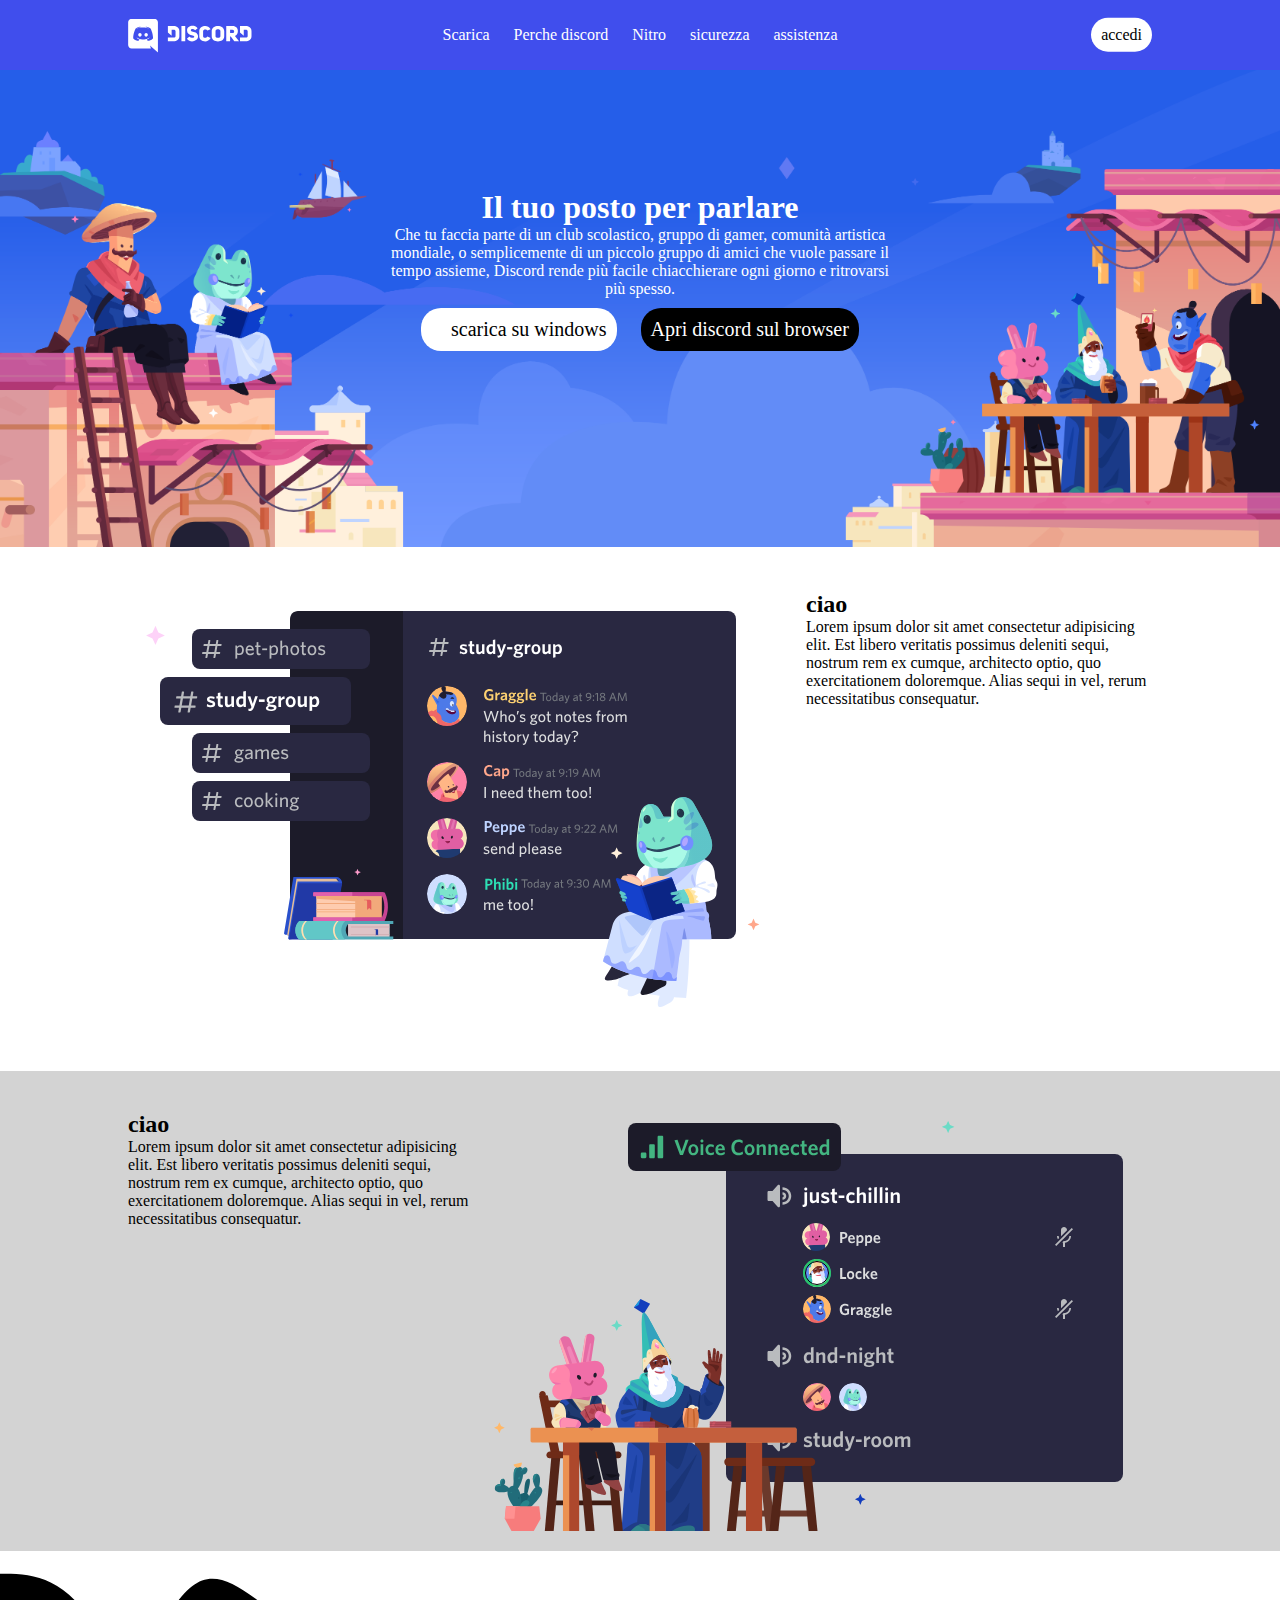
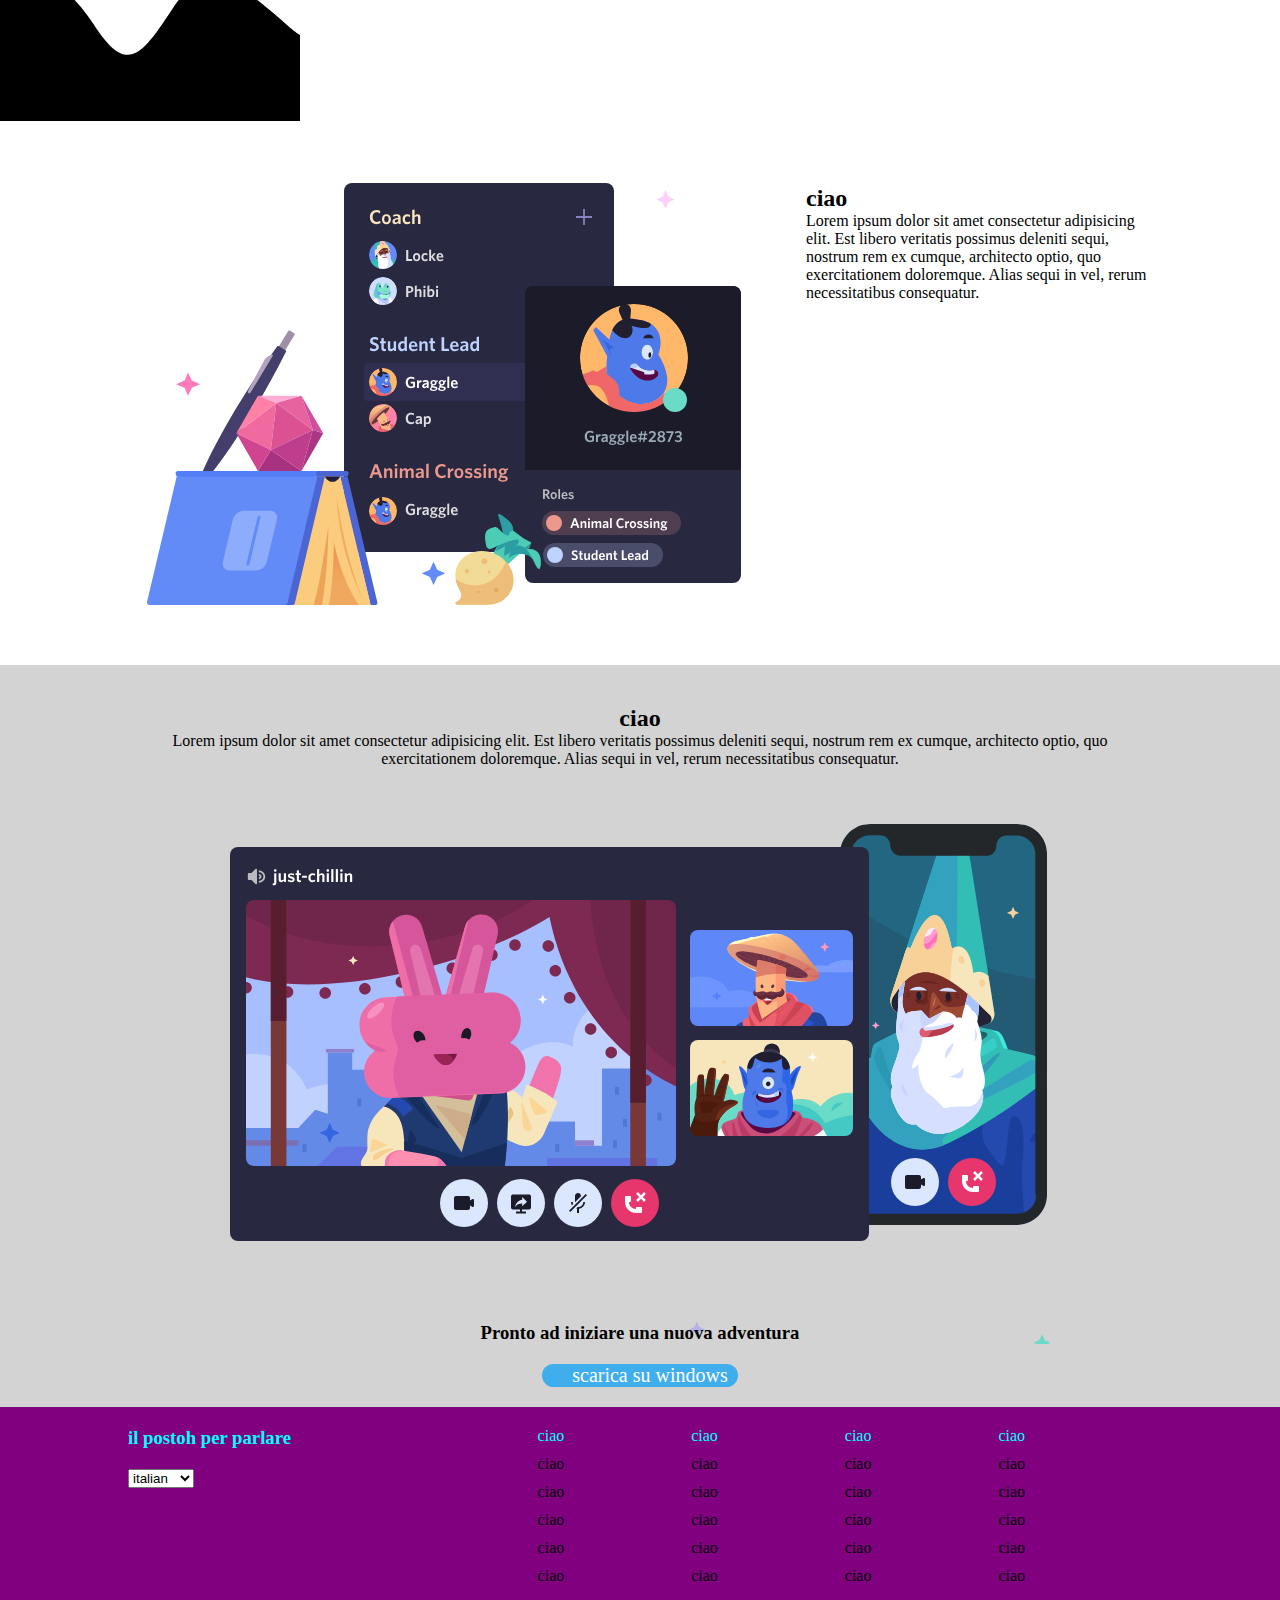
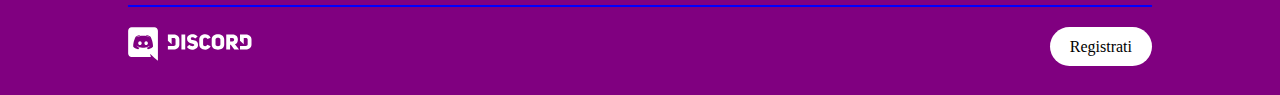
==== bonus/index.html @ 11e5b4db "scritte" ====
<!DOCTYPE html>
<html lang="en">

<head>
    <meta charset="UTF-8">
    <meta http-equiv="X-UA-Compatible" content="IE=edge">
    <meta name="viewport" content="width=device-width, initial-scale=1.0">
    <link rel="stylesheet" href="https://cdnjs.cloudflare.com/ajax/libs/font-awesome/5.15.3/css/all.min.css"
        integrity="sha512-iBBXm8fW90+nuLcSKlbmrPcLa0OT92xO1BIsZ+ywDWZCvqsWgccV3gFoRBv0z+8dLJgyAHIhR35VZc2oM/gI1w=="
        crossorigin="anonymous" referrerpolicy="no-referrer" />
    <link rel="stylesheet" href="css/style.css">
    <title>Titolo Documento</title>
</head>

<body class="debug">
    <!-- Inizio Header -->
    <header>
        <div class="wrapper">
            <img src="img/logo.svg" alt="">
            <nav>
                <ul>
                    <li><a href="#">Scarica</a></li>
                    <li><a href="#">Perche discord</a></li>
                    <li><a href="#">Nitro</a></li>
                    <li><a href="#">sicurezza</a></li>
                    <li><a href="#">assistenza</a></li>
                </ul>
            </nav>
            <div class="button">accedi</div>
        </div>
    </header>
    <!-- Fine Header -->
    
    <!-- Inizio Main -->
    <main>
        <div class="banner">
            <img src="img/jumbo.png" alt="">
            <div class="wrapper text">
                <h1>Il tuo posto per parlare</h1>
                <p>Che tu faccia parte di un club scolastico, gruppo di gamer, comunità artistica mondiale, o semplicemente di un piccolo gruppo di amici che vuole passare il tempo assieme, Discord rende più facile chiacchierare ogni giorno e ritrovarsi più spesso.</p>
                <div class="button"><i class="fas fa-long-arrow-alt-down"></i>scarica su windows</div>
                <div class="button">Apri discord sul browser</div>
            </div>
        </div>
        <div class="testo">
            <div class="bianco">
                <section class="wrapper clearfix">
                    <img class="sinistra" src="img/item1.svg" alt="">
                    <div class="text">
                        <h2>ciao</h2>
                        <p>Lorem ipsum dolor sit amet consectetur adipisicing elit. Est libero veritatis possimus deleniti sequi, nostrum rem ex cumque, architecto optio, quo exercitationem doloremque. Alias sequi in vel, rerum necessitatibus consequatur.</p>
                    </div>
                </section>
            </div>
            <div class="wave">
            </div>
            <div class="grigio">
                <section class="wrapper clearfix">
                    <img class="destra" src="img/item2.svg" alt="">
                    <div class="text">
                        <h2>ciao</h2>
                        <p>Lorem ipsum dolor sit amet consectetur adipisicing elit. Est libero veritatis possimus deleniti sequi, nostrum rem ex cumque, architecto optio, quo exercitationem doloremque. Alias sequi in vel, rerum necessitatibus consequatur.</p>
                    </div>
                </section>
            </div>
            <div class="wave">
                <img src="../img/wave.svg" alt="">
            </div>
            <div class="bianco">
                <section class="wrapper clearfix">
                    <img class="sinistra" src="img/item3.svg" alt="">
                    <div class="text">
                        <h2>ciao</h2>
                        <p>Lorem ipsum dolor sit amet consectetur adipisicing elit. Est libero veritatis possimus deleniti sequi, nostrum rem ex cumque, architecto optio, quo exercitationem doloremque. Alias sequi in vel, rerum necessitatibus consequatur.</p>
                    </div>
                </section>
            </div>
            <div class="wave">
            </div>
            <div class="grigio">
                <section class="wrapper clearfix">
                    <div class="text">
                        <h2>ciao</h2>
                        <p>Lorem ipsum dolor sit amet consectetur adipisicing elit. Est libero veritatis possimus deleniti sequi, nostrum
                            rem ex cumque, architecto optio, quo exercitationem doloremque. Alias sequi in vel, rerum necessitatibus
                            consequatur.</p>
                    </div>
                    <img src="img/item4-big.svg" alt="">
                    <h3>Pronto ad iniziare una nuova adventura</h3>
                    <div class="button"><i class="fas fa-long-arrow-alt-down"></i>scarica su windows</div>
                </section>
            </div>
        </div>
    </main>
    <!-- Fine Main -->
    
    <!-- Inizio Footer -->
    <footer>
        <div class="wrapper clearfix">
            <div class="left">
                <h3>il postoh per parlare</h3>
                <form action="language">
                    <select name="language" id="language">
                        <option value="italian"> <div class="flag"></div> italian</option>
                        <option value="English">English</option>
                    </select>
                </form>
                <i class="fab fa-twitter-square"></i>
                <i class="fab fa-twitter-square"></i>
                <i class="fab fa-twitter-square"></i>
                <i class="fab fa-twitter-square"></i>
            </div>
            <div class="left">
                <ul>
                    <li>ciao</li>
                    <li>ciao</li>
                    <li>ciao</li>
                    <li>ciao</li>
                    <li>ciao</li>
                    <li>ciao</li>
                </ul>
            </div>
            <div class="left">
                <ul>
                    <li>ciao</li>
                    <li>ciao</li>
                    <li>ciao</li>
                    <li>ciao</li>
                    <li>ciao</li>
                    <li>ciao</li>
                </ul>
            </div>
            <div class="left">
                <ul>
                    <li>ciao</li>
                    <li>ciao</li>
                    <li>ciao</li>
                    <li>ciao</li>
                    <li>ciao</li>
                    <li>ciao</li>
                </ul>
            </div>
            <div class="left">
                <ul>
                    <li>ciao</li>
                    <li>ciao</li>
                    <li>ciao</li>
                    <li>ciao</li>
                    <li>ciao</li>
                    <li>ciao</li>
                </ul>
            </div>
        </div>
        <div class="wrapper">
            <img src="img/logo.svg" alt="">
            <div class="button destra">Registrati</div>
        </div>
    </footer>
    <!-- Fine Footer -->
</body>
</html>
---- bonus/css/style.css ----
*{
    margin: 0;
    padding: 0;
    box-sizing: border-box;
}

/* common */
.clearfix{
    content: "" ; 
    clear:both; 
    display: table; 
}



.wrapper{
    width: 80%;
    margin: 0 auto;
}

.button{
    display: inline-block;
    border-radius: 20px;
    background-color: white     ;
}

.grigio{
    background-color: lightgray;
}

.sinistra{
    float: left;
}

.destra{
    float: right;
}
/* common */

/* header */
header{
    height: 70px;
    width: 100%;
    background-color: #404EED;
    position: fixed;
    z-index: 999;
}

header img{
   vertical-align: middle;
}

header .wrapper{
   position: relative;
   transform: translate(0, 50%);
   line-height: 34px;
}


nav,li{
    display: inline-block;
}
nav{
    position: absolute;
    left: 50%;
    transform: translate(-50%, 0);
}
nav li>a{
    color: white;
    text-decoration: none;
    padding: 0 10px;
}
header .wrapper .button{
    float: right;
    padding: 0 10px;
}

main .button{
    font-size: 20px;
    padding: 0 10px;
}
/* header */


/* banner */
.banner{
    width: 100%;
    position: relative;
    padding-top: 70px;
}

.banner img{
    width: 100%;
    object-fit: cover;
}

.banner .wrapper{
   position: absolute;
   top: 50%;
   left: 50%;
   transform: translate( -50%, -50%);
   width: 40%;
   color: white;
   text-align: center;
}


.wave img{
    color: #ff0000;
}
}

.banner .wrapper>h1,.banner .wrapper>p{
  margin: 20px;
}
.banner .wrapper>.button{
  margin: 10px;
}

.wrapper .button i{
    margin: 0 10px;
}

.banner .button {
   padding: 10px;
}

body > main > div > div > div:nth-child(3){
    color: black;
}
body > main > div > div > div:nth-child(4){
    background-color: black;
}


/* testo */
.testo>*{
    padding: 20px 0;
}

.testo .text{
    /* width: 40%; */
    padding-top: 20px;
}

.grigio:last-child{
    text-align: center;
}

.grigio:last-child h3{
    background-image: url(../img/stars.svg);
    background-size: cover;
    display: block;
    width: 80%;
    margin: 20px auto;
}

.grigio:last-child .button{
   color: white;
   background-color: #40aded;
}
/* testo */

/* banner */

/* footer */
footer{
    background-color: purple;
}

footer .wrapper:first-child i{
    margin: 0 10px 0 0 ;
}

footer .wrapper:first-child *{
    margin: 10px 0;
}

footer .wrapper:first-child li:first-child,footer .wrapper:first-child h3{
    color:aqua
}

footer .wrapper:first-child div{
    width: calc(60% / 4)
}

footer .wrapper:first-child div:first-child{
    width: 40%;
    vertical-align: top;
}

footer .wrapper:first-child div{
    display: inline-block;
}
footer li{
    display: block;
}

footer .wrapper:first-child{
    border-bottom: 2px solid blue;
}

footer .wrapper:last-child{
   padding: 20px 0;
   line-height: 39px;
}
footer .wrapper:last-child .button{
   padding: 0 20px;
}
/* footer */
/* debug */

/* debug */
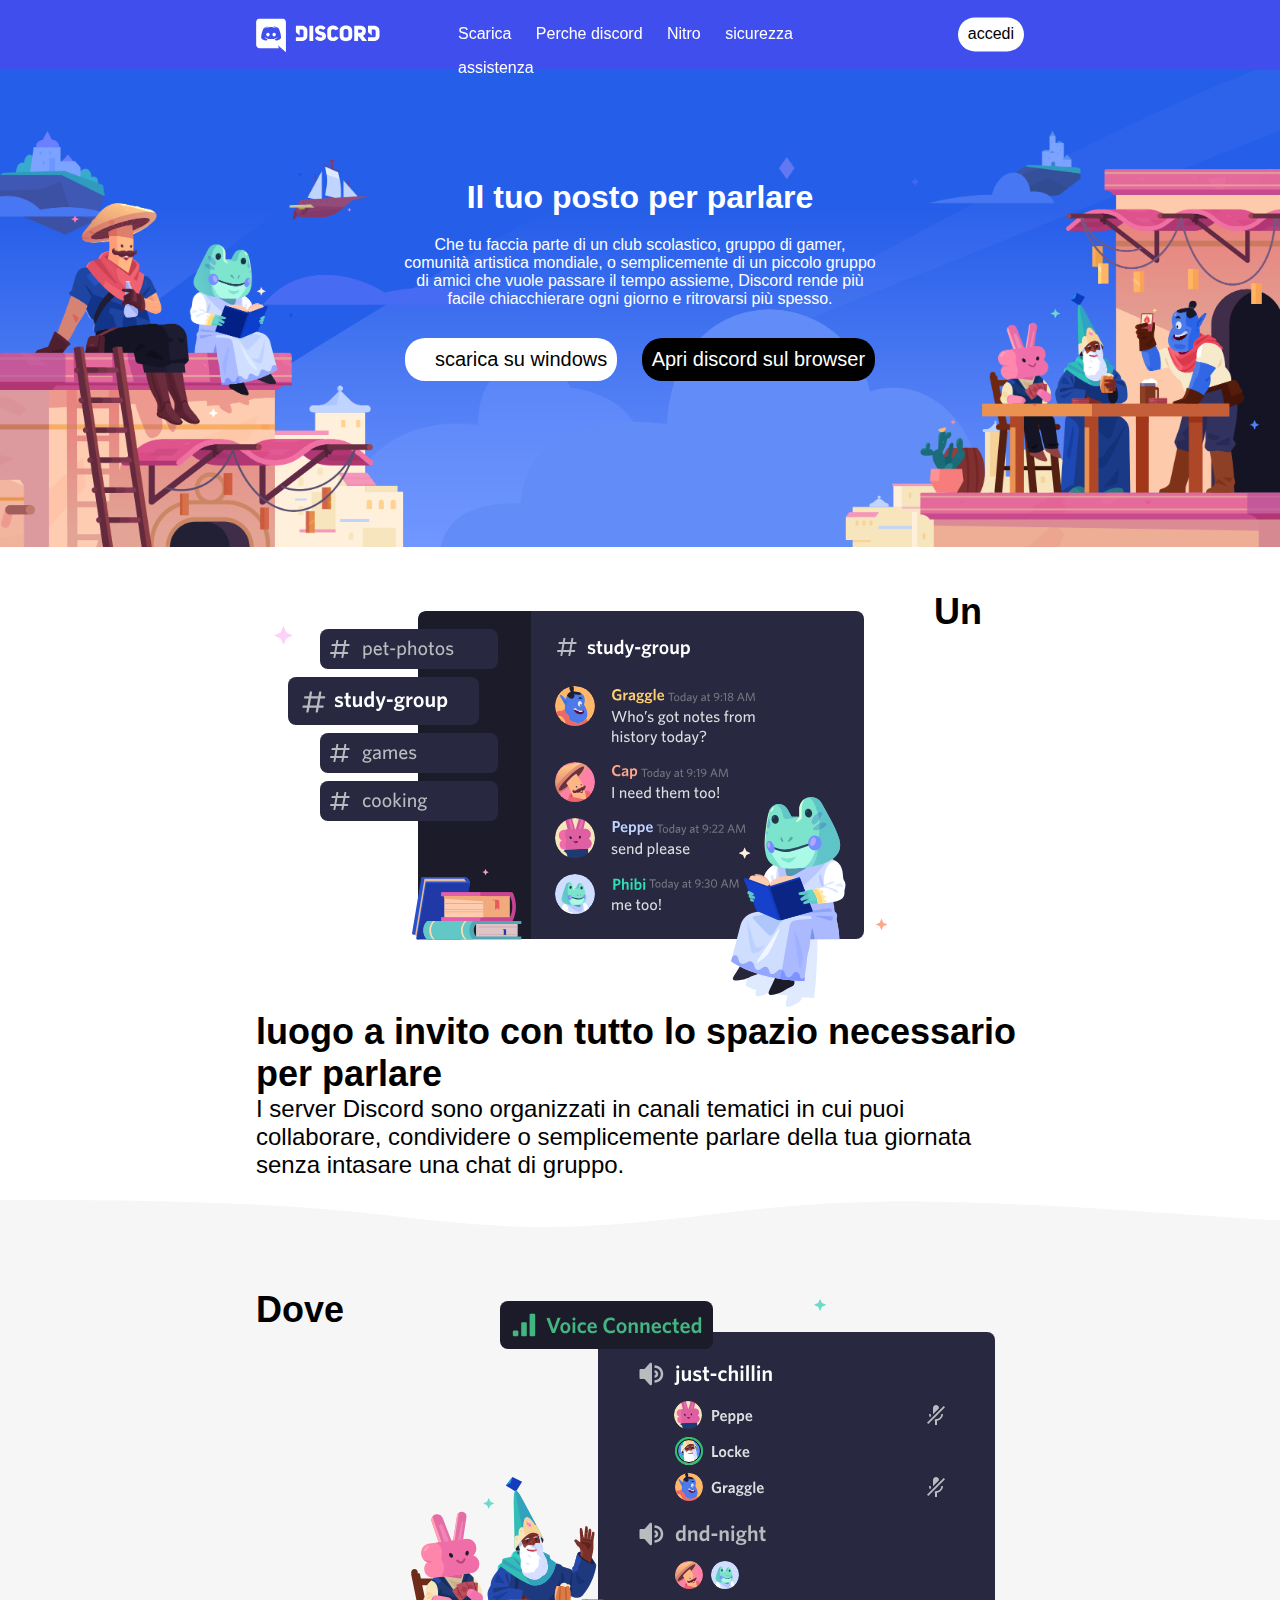
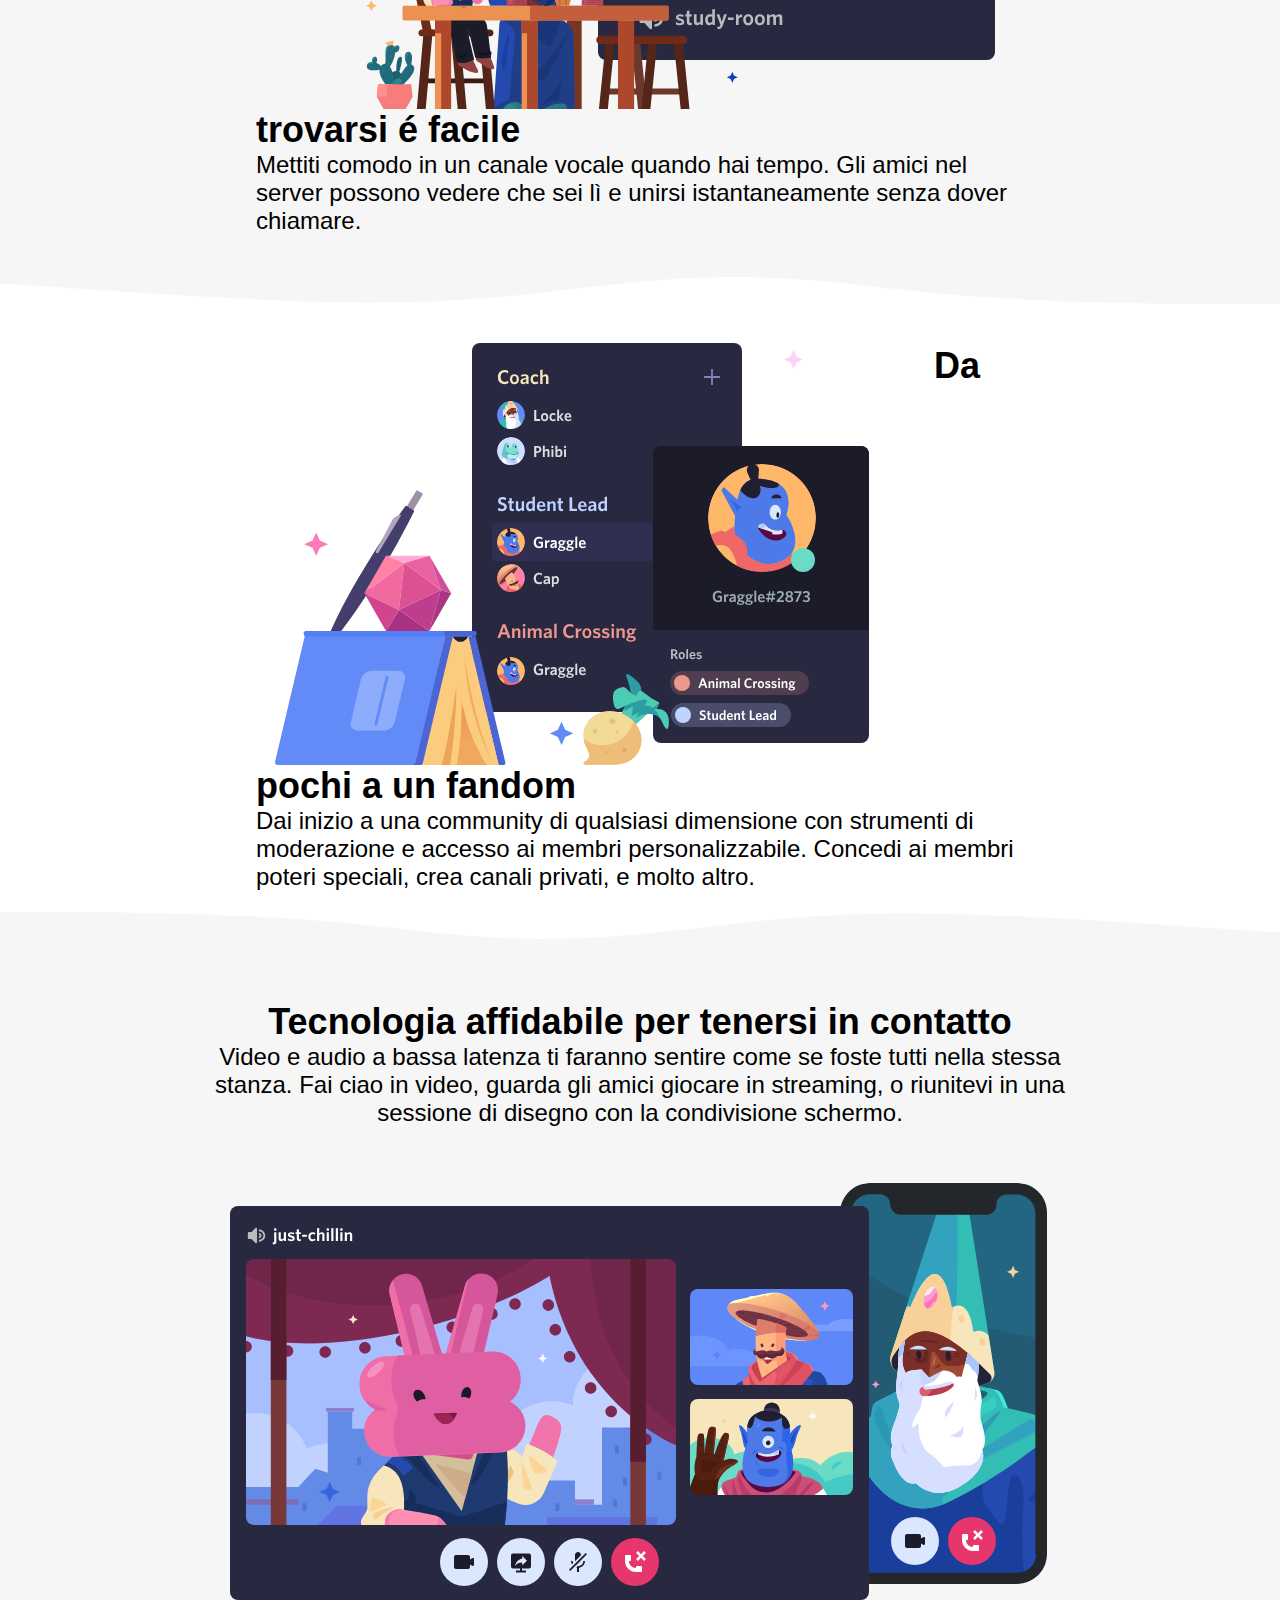
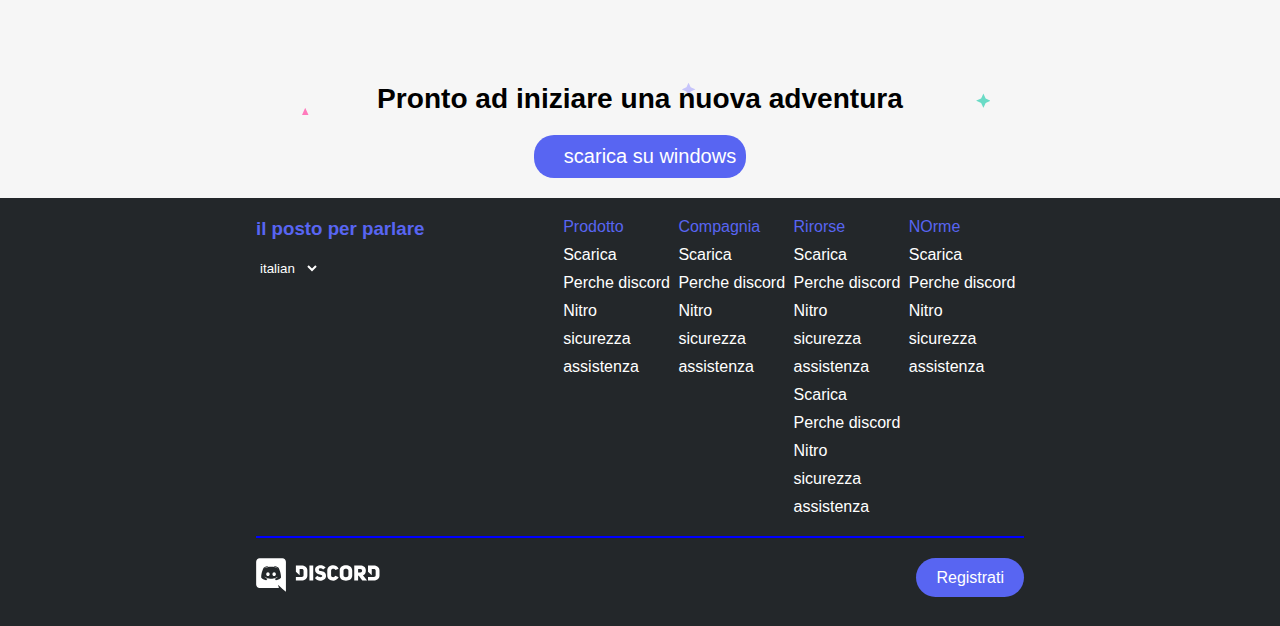
==== commit d5661735: "onde fatte senza filter" ====
--- a/bonus/index.html
+++ b/bonus/index.html
@@ -1,13 +1,11 @@
 <!DOCTYPE html>
-<html lang="en">
+<html lang="it">
 
 <head>
     <meta charset="UTF-8">
     <meta http-equiv="X-UA-Compatible" content="IE=edge">
     <meta name="viewport" content="width=device-width, initial-scale=1.0">
-    <link rel="stylesheet" href="https://cdnjs.cloudflare.com/ajax/libs/font-awesome/5.15.3/css/all.min.css"
-        integrity="sha512-iBBXm8fW90+nuLcSKlbmrPcLa0OT92xO1BIsZ+ywDWZCvqsWgccV3gFoRBv0z+8dLJgyAHIhR35VZc2oM/gI1w=="
-        crossorigin="anonymous" referrerpolicy="no-referrer" />
+    <link rel="stylesheet" href="https://cdnjs.cloudflare.com/ajax/libs/font-awesome/5.15.3/css/all.min.css" integrity="sha512-iBBXm8fW90+nuLcSKlbmrPcLa0OT92xO1BIsZ+ywDWZCvqsWgccV3gFoRBv0z+8dLJgyAHIhR35VZc2oM/gI1w==" crossorigin="anonymous" referrerpolicy="no-referrer" />
     <link rel="stylesheet" href="css/style.css">
     <title>Titolo Documento</title>
 </head>
@@ -47,8 +45,8 @@
                 <section class="wrapper clearfix">
                     <img class="sinistra" src="img/item1.svg" alt="">
                     <div class="text">
-                        <h2>ciao</h2>
-                        <p>Lorem ipsum dolor sit amet consectetur adipisicing elit. Est libero veritatis possimus deleniti sequi, nostrum rem ex cumque, architecto optio, quo exercitationem doloremque. Alias sequi in vel, rerum necessitatibus consequatur.</p>
+                        <h2>Un luogo a invito con tutto lo spazio necessario per parlare</h2>
+                        <p>I server Discord sono organizzati in canali tematici in cui puoi collaborare, condividere o semplicemente parlare della tua giornata senza intasare una chat di gruppo.</p>
                     </div>
                 </section>
             </div>
@@ -58,20 +56,19 @@
                 <section class="wrapper clearfix">
                     <img class="destra" src="img/item2.svg" alt="">
                     <div class="text">
-                        <h2>ciao</h2>
-                        <p>Lorem ipsum dolor sit amet consectetur adipisicing elit. Est libero veritatis possimus deleniti sequi, nostrum rem ex cumque, architecto optio, quo exercitationem doloremque. Alias sequi in vel, rerum necessitatibus consequatur.</p>
+                        <h2>Dove trovarsi é facile</h2>
+                        <p>Mettiti comodo in un canale vocale quando hai tempo. Gli amici nel server possono vedere che sei lì e unirsi istantaneamente senza dover chiamare.</p>
                     </div>
                 </section>
             </div>
-            <div class="wave">
-                <img src="../img/wave.svg" alt="">
+            <div class="wave rot"> 
             </div>
             <div class="bianco">
                 <section class="wrapper clearfix">
                     <img class="sinistra" src="img/item3.svg" alt="">
                     <div class="text">
-                        <h2>ciao</h2>
-                        <p>Lorem ipsum dolor sit amet consectetur adipisicing elit. Est libero veritatis possimus deleniti sequi, nostrum rem ex cumque, architecto optio, quo exercitationem doloremque. Alias sequi in vel, rerum necessitatibus consequatur.</p>
+                        <h2>Da pochi a un fandom</h2>
+                        <p>Dai inizio a una community di qualsiasi dimensione con strumenti di moderazione e accesso ai membri personalizzabile. Concedi ai membri poteri speciali, crea canali privati, e molto altro.</p>
                     </div>
                 </section>
             </div>
@@ -80,10 +77,8 @@
             <div class="grigio">
                 <section class="wrapper clearfix">
                     <div class="text">
-                        <h2>ciao</h2>
-                        <p>Lorem ipsum dolor sit amet consectetur adipisicing elit. Est libero veritatis possimus deleniti sequi, nostrum
-                            rem ex cumque, architecto optio, quo exercitationem doloremque. Alias sequi in vel, rerum necessitatibus
-                            consequatur.</p>
+                        <h2>Tecnologia affidabile per tenersi in contatto</h2>
+                        <p>Video e audio a bassa latenza ti faranno sentire come se foste tutti nella stessa stanza. Fai ciao in video, guarda gli amici giocare in streaming, o riunitevi in una sessione di disegno con la condivisione schermo.</p>
                     </div>
                     <img src="img/item4-big.svg" alt="">
                     <h3>Pronto ad iniziare una nuova adventura</h3>
@@ -98,10 +93,10 @@
     <footer>
         <div class="wrapper clearfix">
             <div class="left">
-                <h3>il postoh per parlare</h3>
+                <h3>il posto per parlare</h3>
                 <form action="language">
                     <select name="language" id="language">
-                        <option value="italian"> <div class="flag"></div> italian</option>
+                        <option value="italian">italian</option>
                         <option value="English">English</option>
                     </select>
                 </form>
@@ -112,42 +107,47 @@
             </div>
             <div class="left">
                 <ul>
-                    <li>ciao</li>
-                    <li>ciao</li>
-                    <li>ciao</li>
-                    <li>ciao</li>
-                    <li>ciao</li>
-                    <li>ciao</li>
+                    <li>Prodotto</li>
+                    <li><a href="#">Scarica</a></li>
+                    <li><a href="#">Perche discord</a></li>
+                    <li><a href="#">Nitro</a></li>
+                    <li><a href="#">sicurezza</a></li>
+                    <li><a href="#">assistenza</a></li>
                 </ul>
             </div>
             <div class="left">
                 <ul>
-                    <li>ciao</li>
-                    <li>ciao</li>
-                    <li>ciao</li>
-                    <li>ciao</li>
-                    <li>ciao</li>
-                    <li>ciao</li>
+                    <li>Compagnia</li>
+                    <li><a href="#">Scarica</a>
+                    <li><a href="#">Perche discord</a></li>
+                    <li><a href="#">Nitro</a></li>
+                    <li><a href="#">sicurezza</a></li>
+                    <li><a href="#">assistenza</a></li>
                 </ul>
             </div>
             <div class="left">
                 <ul>
-                    <li>ciao</li>
-                    <li>ciao</li>
-                    <li>ciao</li>
-                    <li>ciao</li>
-                    <li>ciao</li>
-                    <li>ciao</li>
+                    <li>Rirorse</li>
+                    <li><a href="#">Scarica</a></li>
+                    <li><a href="#">Perche discord</a></li>
+                    <li><a href="#">Nitro</a></li>
+                    <li><a href="#">sicurezza</a></li>
+                    <li><a href="#">assistenza</a></li>
+                    <li><a href="#">Scarica</a></li>
+                    <li><a href="#">Perche discord</a></li>
+                    <li><a href="#">Nitro</a></li>
+                    <li><a href="#">sicurezza</a></li>
+                    <li><a href="#">assistenza</a></li>
                 </ul>
             </div>
             <div class="left">
                 <ul>
-                    <li>ciao</li>
-                    <li>ciao</li>
-                    <li>ciao</li>
-                    <li>ciao</li>
-                    <li>ciao</li>
-                    <li>ciao</li>
+                    <li>NOrme</li>
+                    <li><a href="#">Scarica</a></li>
+                    <li><a href="#">Perche discord</a></li>
+                    <li><a href="#">Nitro</a></li>
+                    <li><a href="#">sicurezza</a></li>
+                    <li><a href="#">assistenza</a></li>
                 </ul>
             </div>
         </div>
@@ -158,4 +158,5 @@
     </footer>
     <!-- Fine Footer -->
 </body>
+
 </html>--- a/bonus/css/style.css
+++ b/bonus/css/style.css
@@ -11,10 +11,12 @@
     display: table; 
 }
 
-
+body{
+    font-family: "Ginto Nord", Whitney, "Helvetica Neue", Helvetica, Arial, sans-serif;;
+} 
 
 .wrapper{
-    width: 80%;
+    width: 60%;
     margin: 0 auto;
 }
 
@@ -25,7 +27,7 @@
 }
 
 .grigio{
-    background-color: lightgray;
+    background-color: #f6f6f6;
 }
 
 .sinistra{
@@ -42,8 +44,6 @@
     height: 70px;
     width: 100%;
     background-color: #404EED;
-    position: fixed;
-    z-index: 999;
 }
 
 header img{
@@ -77,7 +77,7 @@
 
 main .button{
     font-size: 20px;
-    padding: 0 10px;
+    padding: 10px 10px;
 }
 /* header */
 
@@ -86,7 +86,6 @@
 .banner{
     width: 100%;
     position: relative;
-    padding-top: 70px;
 }
 
 .banner img{
@@ -105,11 +104,6 @@
 }
 
 
-.wave img{
-    color: #ff0000;
-}
-}
-
 .banner .wrapper>h1,.banner .wrapper>p{
   margin: 20px;
 }
@@ -134,9 +128,12 @@
 
 
 /* testo */
-.testo>*{
+.testo>.bianco,
+.testo>.grigio{
     padding: 20px 0;
-}
+    font-size: 1.5em;
+}
+
 
 .testo .text{
     /* width: 40%; */
@@ -157,7 +154,7 @@
 
 .grigio:last-child .button{
    color: white;
-   background-color: #40aded;
+   background-color: #5865f2;
 }
 /* testo */
 
@@ -165,7 +162,8 @@
 
 /* footer */
 footer{
-    background-color: purple;
+    background-color: #23272A;
+    color: white;
 }
 
 footer .wrapper:first-child i{
@@ -177,7 +175,7 @@
 }
 
 footer .wrapper:first-child li:first-child,footer .wrapper:first-child h3{
-    color:aqua
+    color:#5865f2
 }
 
 footer .wrapper:first-child div{
@@ -186,11 +184,11 @@
 
 footer .wrapper:first-child div:first-child{
     width: 40%;
-    vertical-align: top;
 }
 
 footer .wrapper:first-child div{
     display: inline-block;
+    vertical-align: top;
 }
 footer li{
     display: block;
@@ -206,7 +204,39 @@
 }
 footer .wrapper:last-child .button{
    padding: 0 20px;
-}
+   background-color: #5865f2;
+}
+
+footer li>a{
+    color: white;
+    text-decoration: none;
+}
+
+footer select{
+    color: white;
+    border: 0;
+    background-color: #ffffff00;
+}
+
+
+/* bonus   */
+.wave{
+    background-image: url('data:image/svg+xml;utf8,<svg class="wave-1hkxOo" version="1.1" xmlns="http://www.w3.org/2000/svg" viewBox="0 0 1440 100" preserveAspectRatio="none"><path class="wavePath-haxJK1 animationPaused-2hZ4IO" d="M826.337463,25.5396311 C670.970254,58.655965 603.696181,68.7870267 447.802481,35.1443383 C293.342778,1.81111414 137.33377,1.81111414 0,1.81111414 L0,150 L1920,150 L1920,1.81111414 C1739.53523,-16.6853983 1679.86404,73.1607868 1389.7826,37.4859505 C1099.70117,1.81111414 981.704672,-7.57670281 826.337463,25.5396311 Z" fill="%23f6f6f6"></path></svg>');
+    height: 50px;
+} 
+.rot{
+    transform: rotate(0.5turn);
+}
+header{
+    position: fixed;
+    z-index: 999;
+}
+.banner{
+    padding-top: 70px;
+}
+
+/* bonus   */
+
 /* footer */
 /* debug */
 
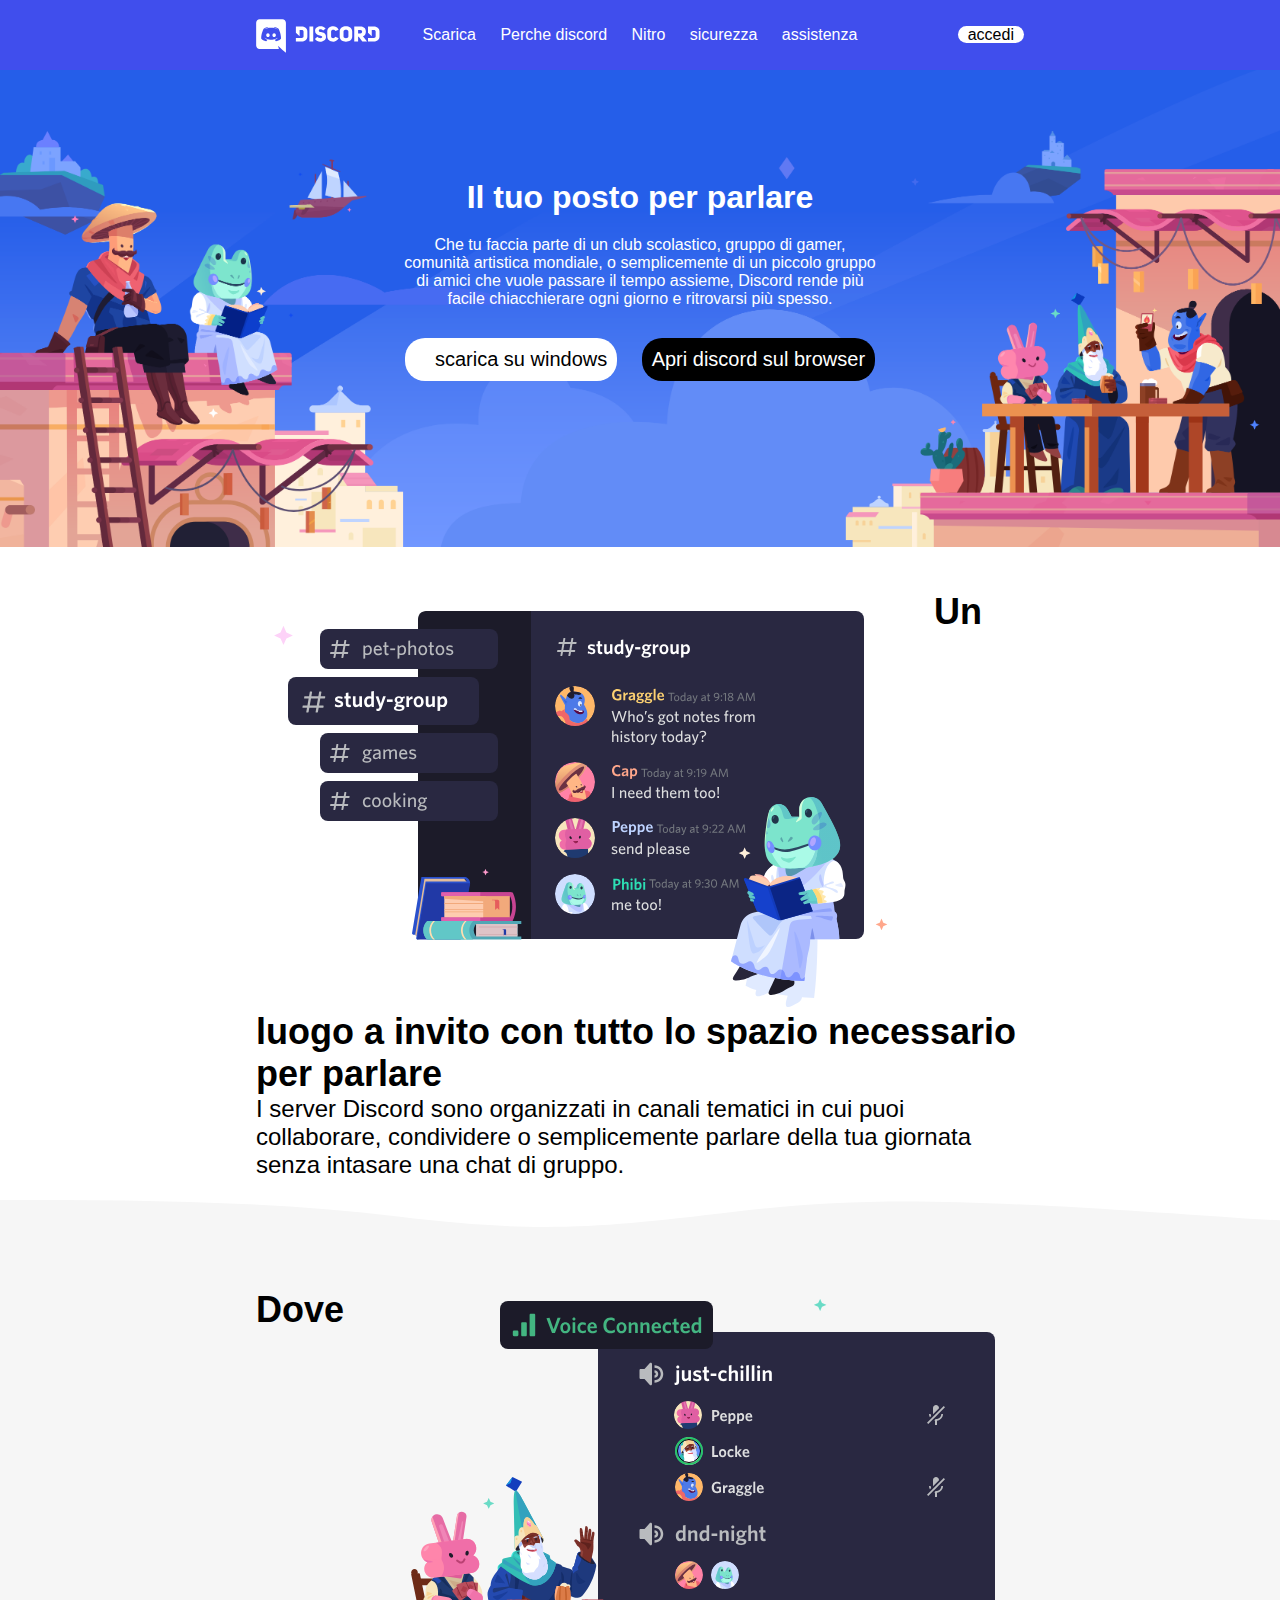
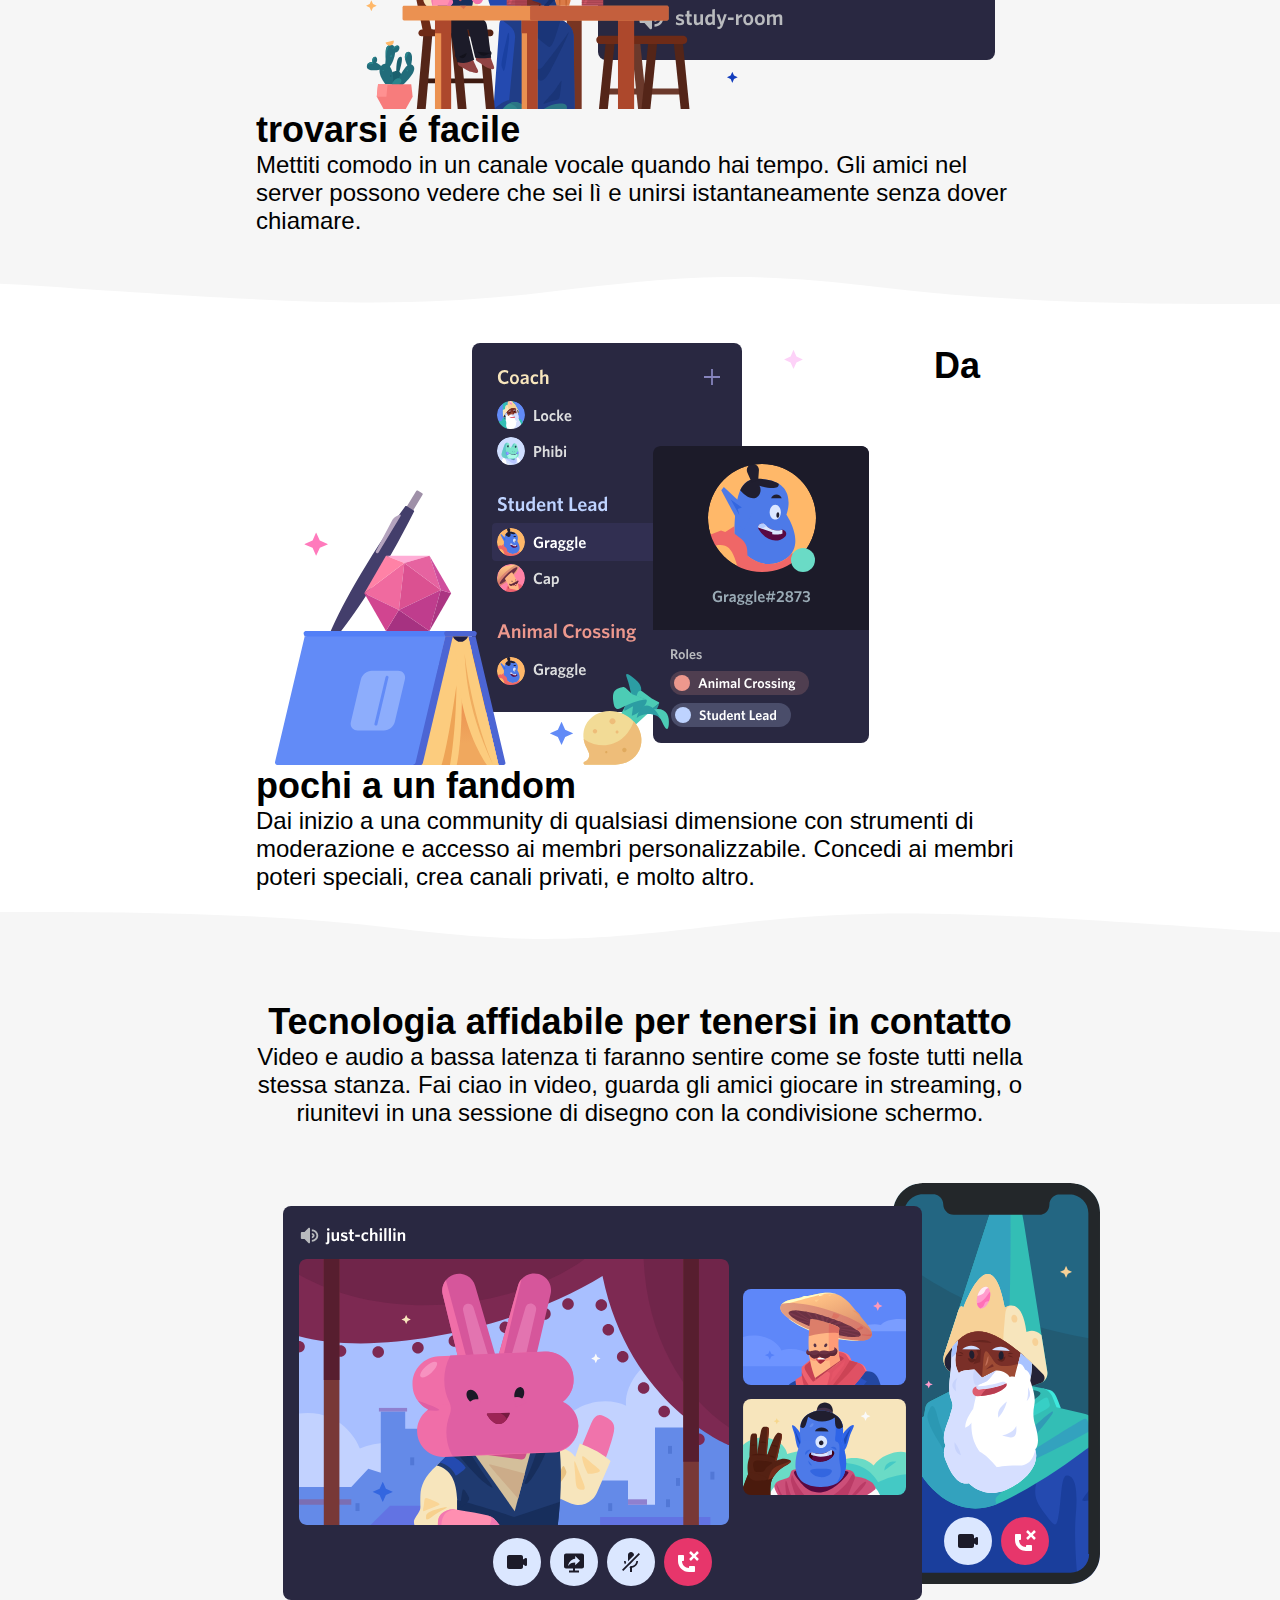
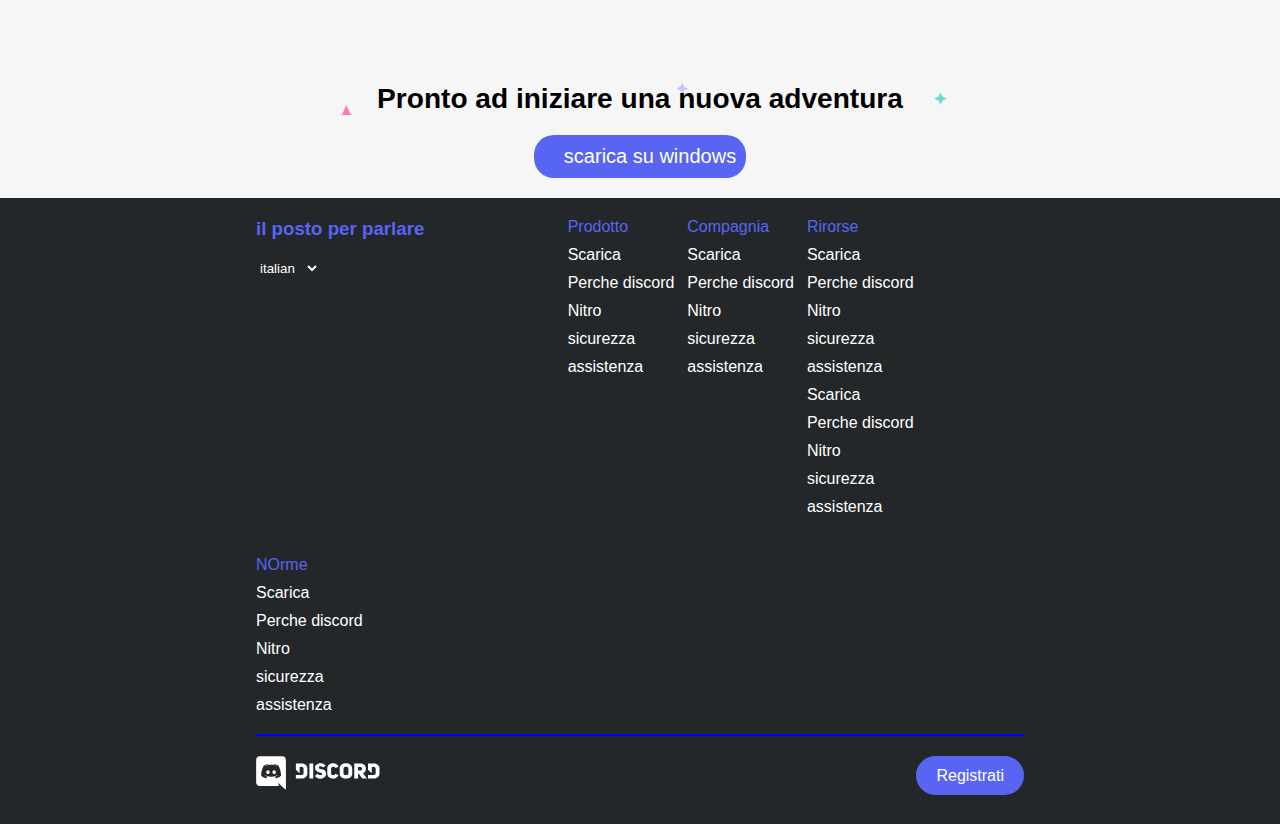
==== commit abc97568: "float" ====
--- a/bonus/index.html
+++ b/bonus/index.html
@@ -14,8 +14,10 @@
     <!-- Inizio Header -->
     <header>
         <div class="wrapper">
-            <img src="img/logo.svg" alt="">
-            <nav>
+            <div class="sidebar sinistra">
+                <img src="img/logo.svg" alt="">
+            </div>
+            <nav class="center sinistra">
                 <ul>
                     <li><a href="#">Scarica</a></li>
                     <li><a href="#">Perche discord</a></li>
@@ -24,7 +26,9 @@
                     <li><a href="#">assistenza</a></li>
                 </ul>
             </nav>
-            <div class="button">accedi</div>
+            <div class="sidebar sinistra">
+                <div class="button">accedi</div>
+            </div>
         </div>
     </header>
     <!-- Fine Header -->
--- a/bonus/css/style.css
+++ b/bonus/css/style.css
@@ -5,7 +5,7 @@
 }
 
 /* common */
-.clearfix{
+.clearfix::after{
     content: "" ; 
     clear:both; 
     display: table; 
@@ -36,6 +36,12 @@
 
 .destra{
     float: right;
+}
+
+
+
+.v-middle{
+    vertical-align: middle;
 }
 /* common */
 
@@ -46,38 +52,47 @@
     background-color: #404EED;
 }
 
+header .wrapper{
+   height: 100%;
+   line-height: 70px;
+}
+
+header .wrapper>div:last-child{
+   text-align: right;
+   display: inline;
+}
+
+
 header img{
    vertical-align: middle;
 }
 
-header .wrapper{
-   position: relative;
-   transform: translate(0, 50%);
-   line-height: 34px;
-}
-
 
 nav,li{
     display: inline-block;
 }
-nav{
-    position: absolute;
-    left: 50%;
-    transform: translate(-50%, 0);
-}
+header .center{
+    width: 70%;
+    text-align: center;
+}
+
+header .sidebar{
+    width: 15%;
+}
+
 nav li>a{
     color: white;
     text-decoration: none;
     padding: 0 10px;
 }
 header .wrapper .button{
-    float: right;
     padding: 0 10px;
+    display: inline;
 }
 
 main .button{
     font-size: 20px;
-    padding: 10px 10px;
+    padding: 10px;
 }
 /* header */
 
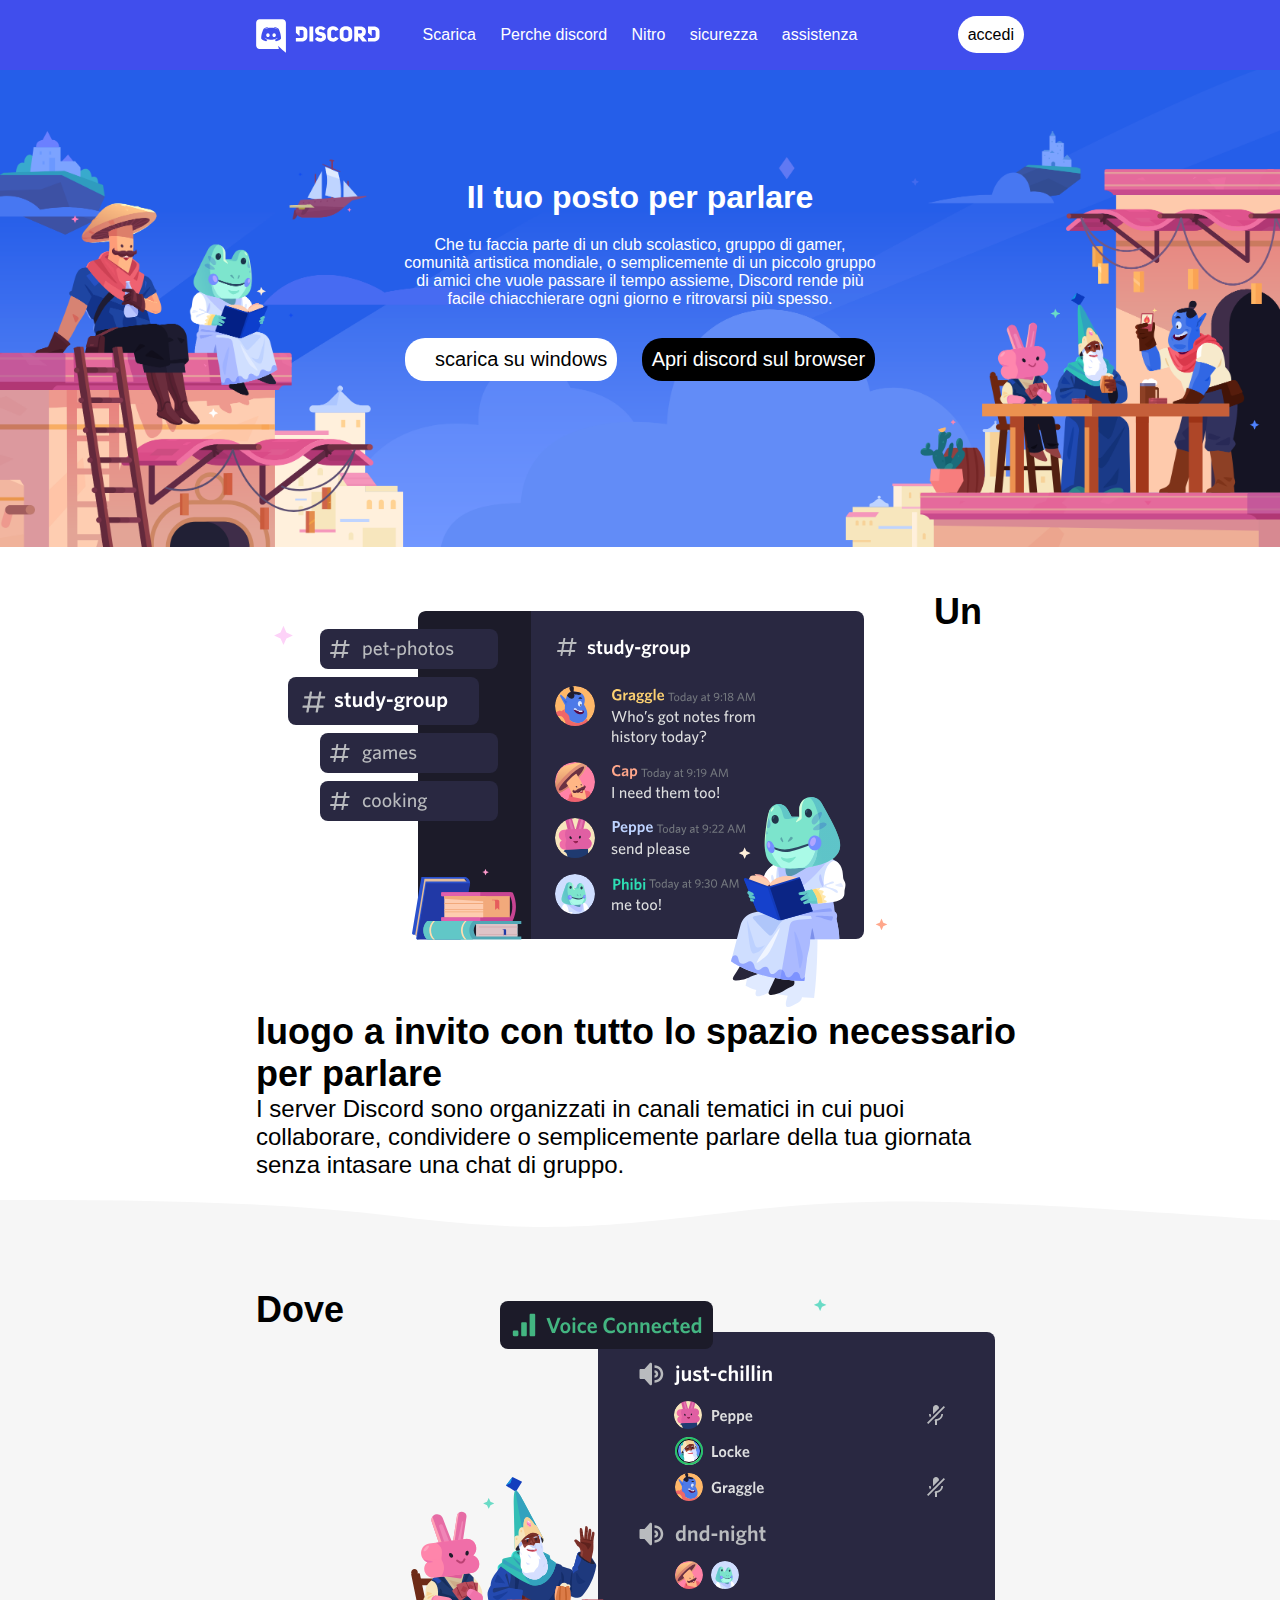
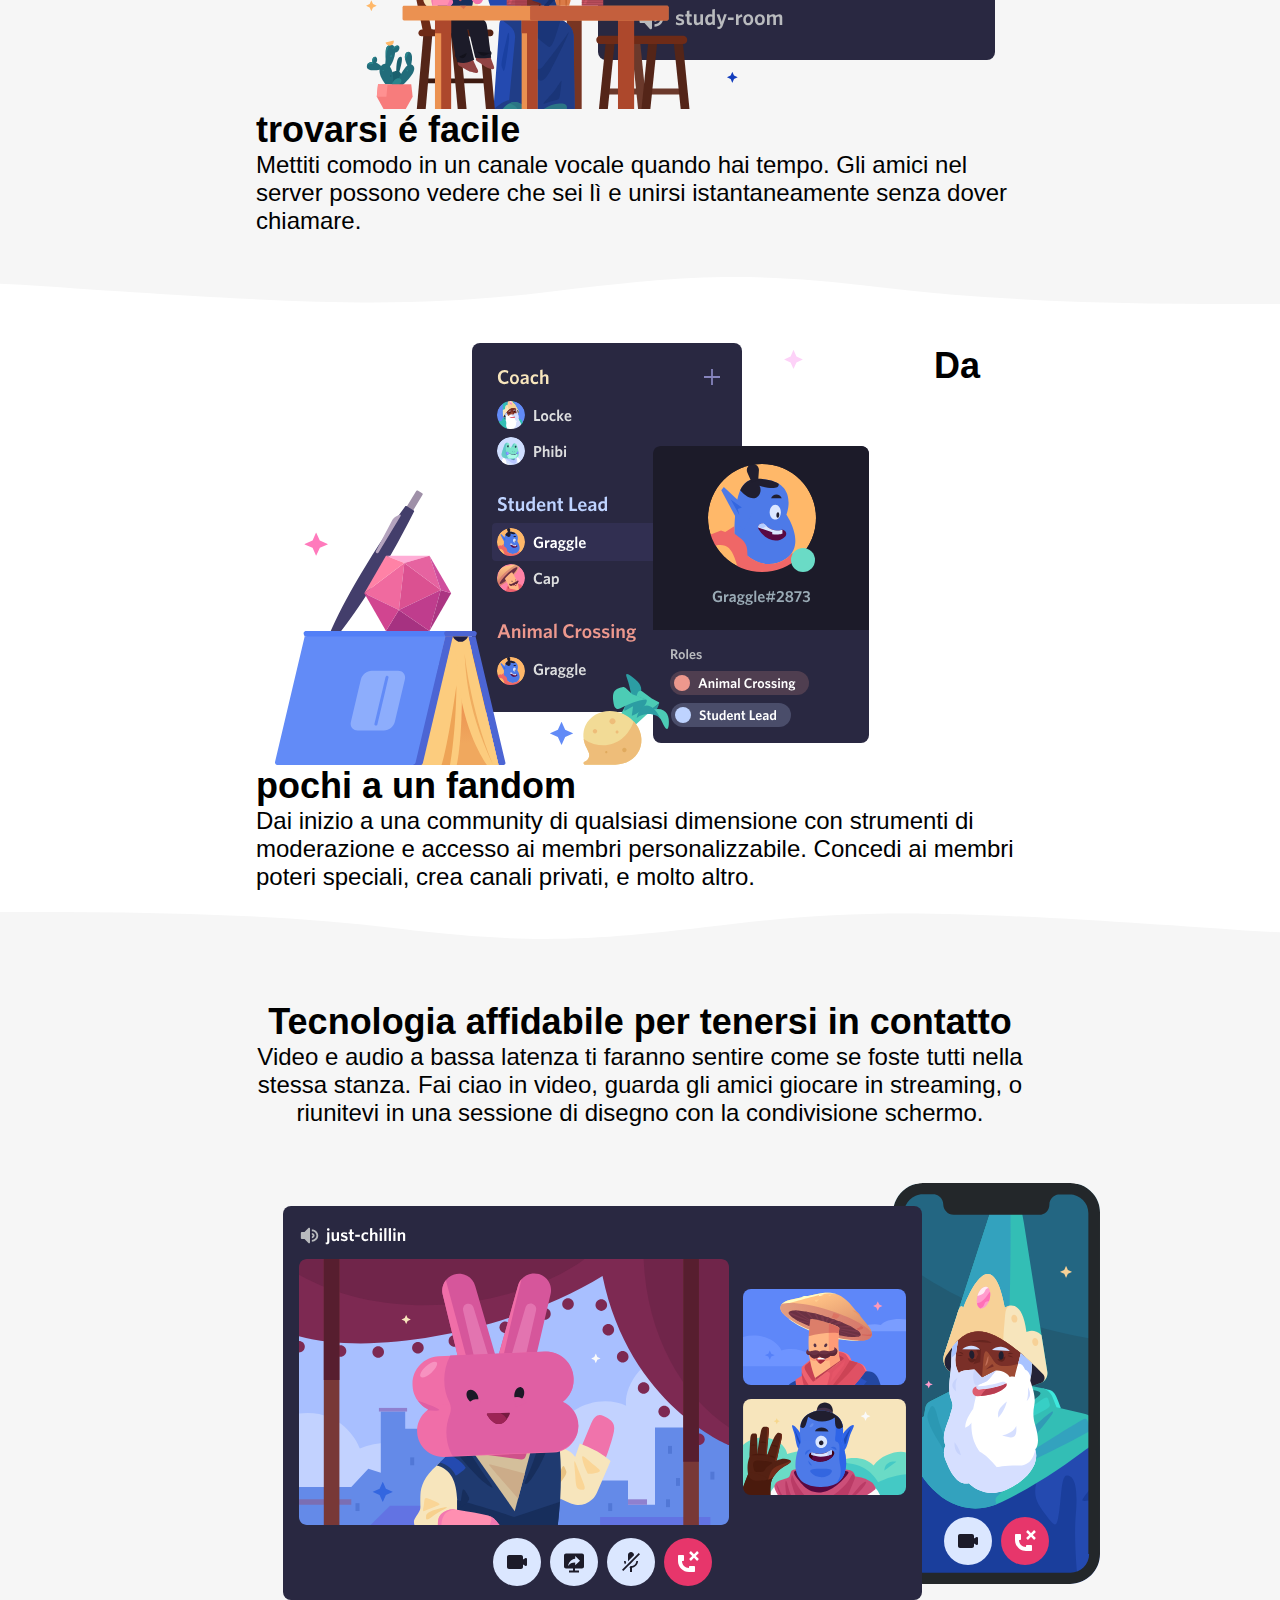
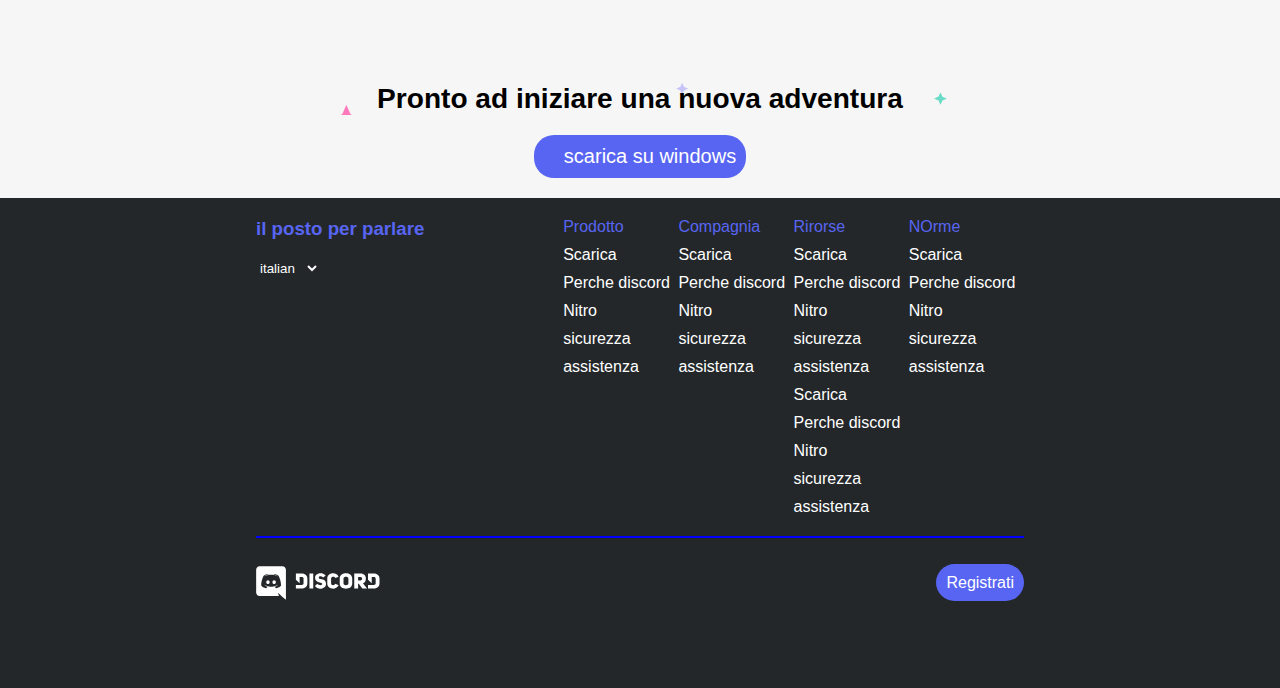
==== commit 2885cbfb: "bonus 2" ====
--- a/bonus/index.html
+++ b/bonus/index.html
@@ -10,7 +10,7 @@
     <title>Titolo Documento</title>
 </head>
 
-<body class="debug">
+<body class="debug bonus">
     <!-- Inizio Header -->
     <header>
         <div class="wrapper">
@@ -96,7 +96,7 @@
     <!-- Inizio Footer -->
     <footer>
         <div class="wrapper clearfix">
-            <div class="left">
+            <div class="sinistra">
                 <h3>il posto per parlare</h3>
                 <form action="language">
                     <select name="language" id="language">
@@ -109,7 +109,7 @@
                 <i class="fab fa-twitter-square"></i>
                 <i class="fab fa-twitter-square"></i>
             </div>
-            <div class="left">
+            <div class="sinistra">
                 <ul>
                     <li>Prodotto</li>
                     <li><a href="#">Scarica</a></li>
@@ -119,7 +119,7 @@
                     <li><a href="#">assistenza</a></li>
                 </ul>
             </div>
-            <div class="left">
+            <div class="sinistra">
                 <ul>
                     <li>Compagnia</li>
                     <li><a href="#">Scarica</a>
@@ -129,7 +129,7 @@
                     <li><a href="#">assistenza</a></li>
                 </ul>
             </div>
-            <div class="left">
+            <div class="sinistra">
                 <ul>
                     <li>Rirorse</li>
                     <li><a href="#">Scarica</a></li>
@@ -144,7 +144,7 @@
                     <li><a href="#">assistenza</a></li>
                 </ul>
             </div>
-            <div class="left">
+            <div class="sinistra">
                 <ul>
                     <li>NOrme</li>
                     <li><a href="#">Scarica</a></li>
@@ -157,7 +157,9 @@
         </div>
         <div class="wrapper">
             <img src="img/logo.svg" alt="">
-            <div class="button destra">Registrati</div>
+            <div class="destra">
+                <div class="button">Registrati</div>
+            </div>
         </div>
     </footer>
     <!-- Fine Footer -->
--- a/bonus/css/style.css
+++ b/bonus/css/style.css
@@ -21,6 +21,7 @@
 }
 
 .button{
+    padding: 10px;
     display: inline-block;
     border-radius: 20px;
     background-color: white     ;
@@ -43,6 +44,7 @@
 .v-middle{
     vertical-align: middle;
 }
+
 /* common */
 
 /* header */
@@ -86,13 +88,11 @@
     padding: 0 10px;
 }
 header .wrapper .button{
-    padding: 0 10px;
     display: inline;
 }
 
 main .button{
     font-size: 20px;
-    padding: 10px;
 }
 /* header */
 
@@ -130,10 +130,6 @@
     margin: 0 10px;
 }
 
-.banner .button {
-   padding: 10px;
-}
-
 body > main > div > div > div:nth-child(3){
     color: black;
 }
@@ -194,10 +190,13 @@
 }
 
 footer .wrapper:first-child div{
+    width:60%
+}
+footer .wrapper:first-child>div{
     width: calc(60% / 4)
 }
 
-footer .wrapper:first-child div:first-child{
+footer .wrapper:first-child>div:first-child{
     width: 40%;
 }
 
@@ -215,11 +214,18 @@
 
 footer .wrapper:last-child{
    padding: 20px 0;
-   line-height: 39px;
-}
+   height: 150px;
+   line-height: 50px;
+}
+
+footer .wrapper:last-child img{
+   vertical-align: middle;
+}
+
 footer .wrapper:last-child .button{
-   padding: 0 20px;
    background-color: #5865f2;
+   display: inline;
+
 }
 
 footer li>a{
@@ -235,18 +241,18 @@
 
 
 /* bonus   */
-.wave{
-    background-image: url('data:image/svg+xml;utf8,<svg class="wave-1hkxOo" version="1.1" xmlns="http://www.w3.org/2000/svg" viewBox="0 0 1440 100" preserveAspectRatio="none"><path class="wavePath-haxJK1 animationPaused-2hZ4IO" d="M826.337463,25.5396311 C670.970254,58.655965 603.696181,68.7870267 447.802481,35.1443383 C293.342778,1.81111414 137.33377,1.81111414 0,1.81111414 L0,150 L1920,150 L1920,1.81111414 C1739.53523,-16.6853983 1679.86404,73.1607868 1389.7826,37.4859505 C1099.70117,1.81111414 981.704672,-7.57670281 826.337463,25.5396311 Z" fill="%23f6f6f6"></path></svg>');
+.bonus .wave{
+    background-image: url('data:image/svg+xml;utf8,<svg class="wave-1hkxOo" version="1.bonus 1" xmlns="http://www.w3.org/2000/svg" viewBox="0 0 1440 100" preserveAspectRatio="none"><path class="wavePath-haxJK1 animationPaused-2hZ4IO" d="M826.337463,25.5396311 C670.970254,58.655965 603.696181,68.7870267 447.802481,35.1443383 C293.342778,1.81111414 137.33377,1.81111414 0,1.81111414 L0,150 L1920,150 L1920,1.81111414 C1739.53523,-16.6853983 1679.86404,73.1607868 1389.7826,37.4859505 C1099.70117,1.81111414 981.704672,-7.57670281 826.337463,25.5396311 Z" fill="%23f6f6f6"></path></svg>');
     height: 50px;
 } 
-.rot{
+.bonus .rot{
     transform: rotate(0.5turn);
 }
-header{
+.bonus header{
     position: fixed;
     z-index: 999;
 }
-.banner{
+.bonus .banner{
     padding-top: 70px;
 }
 
